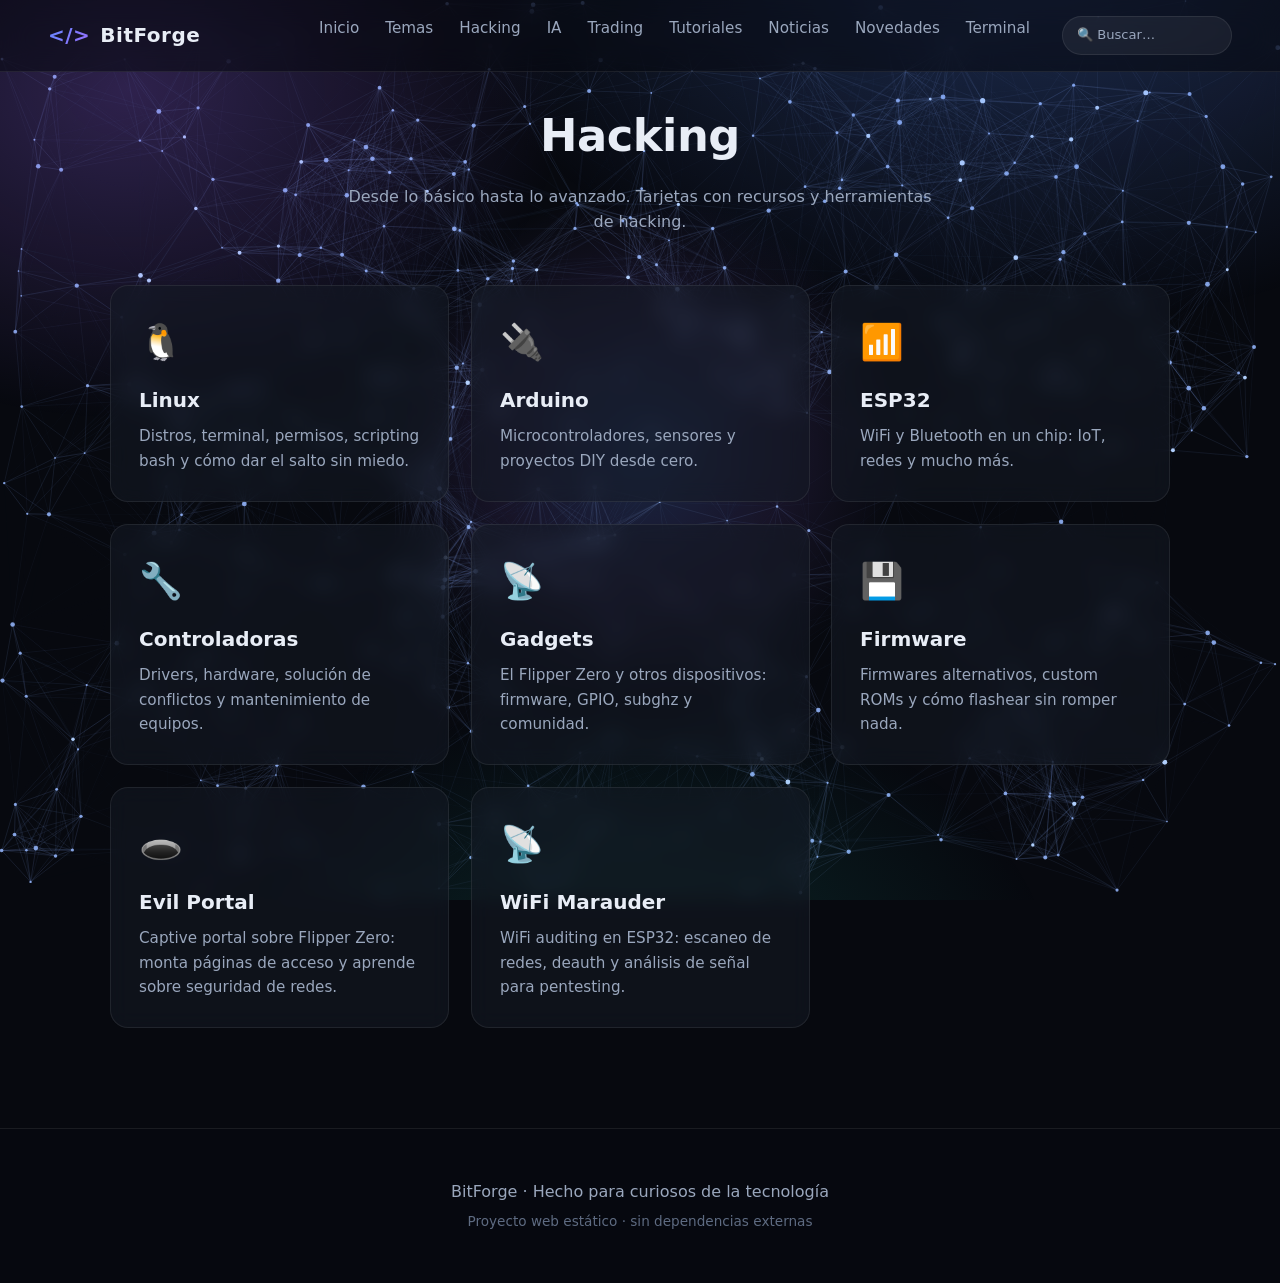
==== hacking.html @ b4c42cea "Pagina Hacking con cuadros + Evil Portal y WiFi Marauder en menu y pagina" ====
<!DOCTYPE html>
<html lang="es">
<head>
<meta charset="UTF-8" />
<meta name="viewport" content="width=device-width, initial-scale=1.0" />
<title>BitForge — Hacking</title>
<meta name="description" content="Hacking: Linux, Arduino, ESP32, controladoras, gadgets, firmwares, Evil Portal y WiFi Marauder." />
<link rel="stylesheet" href="styles.css" />
</head>
<body>
<canvas id="bg"></canvas>
<div class="cursor-glow" id="cursorGlow"></div>
<canvas id="iaSparks"></canvas>
<canvas id="iaSmoke"></canvas>

<header class="nav" id="nav">
  <a href="index.html" class="brand"><span class="brand-mark">&lt;/&gt;</span> BitForge</a>
  <nav class="nav-links" id="navLinks">
    <a href="index.html">Inicio</a>
    <a href="index.html#temas">Temas</a>
    <span class="nav-ia" id="navHacking">
      <a href="index.html#hacking" class="nav-ia-trigger" id="navHackingTrigger">Hacking</a>
      <span class="ia-dropdown" id="hackingDropdown">
        <span class="ia-arrow"></span>
        <span class="ia-sublist" id="linuxSub">
          <a class="ia-item ia-has-sub" href="index.html#linux">Linux ▸</a>
          <span class="ia-sub-items" id="linuxItems">
            <a class="ia-item" href="https://www.kali.org/" target="_blank" rel="noopener noreferrer">Kali Linux</a>
            <a class="ia-item" href="https://www.parrotsec.org/" target="_blank" rel="noopener noreferrer">Parrot Security</a>
            <a class="ia-item" href="https://ubuntu.com/" target="_blank" rel="noopener noreferrer">Ubuntu</a>
            <a class="ia-item" href="https://www.debian.org/" target="_blank" rel="noopener noreferrer">Debian</a>
            <a class="ia-item" href="https://linuxmint.com/" target="_blank" rel="noopener noreferrer">Linux Mint</a>
            <a class="ia-item" href="https://fedoraproject.org/" target="_blank" rel="noopener noreferrer">Fedora</a>
            <a class="ia-item" href="https://archlinux.org/" target="_blank" rel="noopener noreferrer">Arch Linux</a>
          </span>
        </span>
        <a class="ia-item" href="index.html#arduino">Arduino</a>
        <a class="ia-item" href="index.html#esp32">ESP32</a>
        <a class="ia-item" href="index.html#controladoras">Controladoras</a>
        <span class="ia-sublist" id="gadgetsSub">
          <a class="ia-item ia-has-sub" href="index.html#gadgets">Gadgets ▸</a>
          <span class="ia-sub-items" id="gadgetsItems">
            <a class="ia-item" href="https://flipperzero.one/" target="_blank" rel="noopener noreferrer">Flipper Zero</a>
            <a class="ia-item" href="https://github.com/flipperdevices/flipperzero-firmware" target="_blank" rel="noopener noreferrer">Flipper — Oficial</a>
            <a class="ia-item" href="https://github.com/DarkFlippers/unleashed-firmware" target="_blank" rel="noopener noreferrer">Flipper — Unleashed</a>
            <a class="ia-item" href="https://github.com/RogueMaster/flipperzero-firmware-wPlugins" target="_blank" rel="noopener noreferrer">Flipper — RogueMaster</a>
            <a class="ia-item" href="https://github.com/Flipper-XFW/Xtreme-Firmware" target="_blank" rel="noopener noreferrer">Flipper — Xtreme</a>
            <a class="ia-item" href="https://github.com/next-flip/momentum-firmware" target="_blank" rel="noopener noreferrer">Flipper — Momentum</a>
            <a class="ia-item" href="https://docs.espressif.com/projects/esp-idf/en/latest/esp32/" target="_blank" rel="noopener noreferrer">ESP32 — ESP-IDF</a>
          </span>
        </span>
        <a class="ia-item" href="https://bruce.computer/" target="_blank" rel="noopener noreferrer">Firmware</a>
      </span>
    </span>
    <span class="nav-ia" id="navIa">
      <a href="index.html#ia" class="nav-ia-trigger" id="navIaTrigger">IA</a>
      <span class="ia-dropdown" id="iaDropdown">
        <span class="ia-arrow"></span>
        <span class="ia-sublist" id="iaSub">
          <a class="ia-item ia-has-sub" href="#" id="iaToggle">Ollama ▸</a>
          <span class="ia-sub-items" id="iaItems">
            <a class="ia-item" href="https://ollama.com/library/glm-5.2" target="_blank" rel="noopener noreferrer">glm-5.2</a>
            <a class="ia-item" href="https://ollama.com/library/deepseek-v4-flash" target="_blank" rel="noopener noreferrer">deepseek-v4-flash</a>
            <a class="ia-item" href="https://ollama.com/library/kimi-k3" target="_blank" rel="noopener noreferrer">kimi-k3</a>
            <a class="ia-item" href="https://ollama.com/library/qwen3.8" target="_blank" rel="noopener noreferrer">qwen3.8</a>
            <a class="ia-item" href="https://ollama.com/library/llama3.1" target="_blank" rel="noopener noreferrer">llama3.1</a>
            <a class="ia-item" href="https://ollama.com/library/mistral" target="_blank" rel="noopener noreferrer">mistral</a>
            <a class="ia-item" href="https://ollama.com/library/deepseek-coder" target="_blank" rel="noopener noreferrer">deepseek-coder</a>
            <a class="ia-item" href="https://ollama.com/library/codellama" target="_blank" rel="noopener noreferrer">codellama</a>
            <a class="ia-item" href="https://ollama.com/library/gemma2" target="_blank" rel="noopener noreferrer">gemma2</a>
          </span>
        </span>
        <a class="ia-item" href="https://unvelai.com/ia/" target="_blank" rel="noopener noreferrer">Buscador de IA</a>
      </span>
    </span>
    <span class="nav-ia" id="navTrading">
      <a href="trading.html" class="nav-ia-trigger" id="navTradingTrigger">Trading</a>
      <span class="ia-dropdown" id="tradingDropdown">
        <span class="ia-arrow"></span>
        <a class="ia-item" href="trading.html#estrategias">Estrategias</a>
        <a class="ia-item" href="trading.html#cripto">Cripto</a>
        <a class="ia-item" href="trading.html#tradicional">Mercado tradicional</a>
        <a class="ia-item" href="trading.html#fundamental">Fundamental</a>
      </span>
    </span>
    <a href="index.html#tutoriales">Tutoriales</a>
    <a href="noticias.html">Noticias</a>
    <a href="index.html#novedades">Novedades</a>
    <a href="#" id="terminalOpen">Terminal</a>
    <input type="search" id="heroSearch" class="nav-search" placeholder="🔍 Buscar…" aria-label="Buscar" />
  </nav>
  <button class="nav-toggle" id="navToggle" aria-label="Abrir menú">☰</button>
</header>

<section class="section">
  <h2 class="section-title" data-reveal>Hacking</h2>
  <p class="section-lead" data-reveal>Desde lo básico hasta lo avanzado. Tarjetas con recursos y herramientas de hacking.</p>
  <div class="grid" id="cardGrid">
    <a class="card" data-tilt href="https://www.linux.org/" target="_blank" rel="noopener noreferrer">
      <div class="card-icon">🐧</div>
      <h3>Linux</h3>
      <p>Distros, terminal, permisos, scripting bash y cómo dar el salto sin miedo.</p>
    </a>
    <a class="card" data-tilt href="https://www.arduino.cc/" target="_blank" rel="noopener noreferrer">
      <div class="card-icon">🔌</div>
      <h3>Arduino</h3>
      <p>Microcontroladores, sensores y proyectos DIY desde cero.</p>
    </a>
    <a class="card" data-tilt href="https://docs.espressif.com/projects/esp-idf/en/latest/esp32/" target="_blank" rel="noopener noreferrer">
      <div class="card-icon">📶</div>
      <h3>ESP32</h3>
      <p>WiFi y Bluetooth en un chip: IoT, redes y mucho más.</p>
    </a>
    <a class="card" data-tilt href="https://www.techspot.com/drivers/" target="_blank" rel="noopener noreferrer">
      <div class="card-icon">🔧</div>
      <h3>Controladoras</h3>
      <p>Drivers, hardware, solución de conflictos y mantenimiento de equipos.</p>
    </a>
    <a class="card" data-tilt href="https://flipperzero.one/" target="_blank" rel="noopener noreferrer">
      <div class="card-icon">📡</div>
      <h3>Gadgets</h3>
      <p>El Flipper Zero y otros dispositivos: firmware, GPIO, subghz y comunidad.</p>
    </a>
    <a class="card" data-tilt href="https://bruce.computer/" target="_blank" rel="noopener noreferrer">
      <div class="card-icon">💾</div>
      <h3>Firmware</h3>
      <p>Firmwares alternativos, custom ROMs y cómo flashear sin romper nada.</p>
    </a>
    <a class="card" data-tilt href="https://github.com/bigbrodude6119/flipper-zero-evil-portal" target="_blank" rel="noopener noreferrer">
      <div class="card-icon">🕳️</div>
      <h3>Evil Portal</h3>
      <p>Captive portal sobre Flipper Zero: monta páginas de acceso y aprende sobre seguridad de redes.</p>
    </a>
    <a class="card" data-tilt href="https://github.com/justcallmekoko/ESP32Marauder" target="_blank" rel="noopener noreferrer">
      <div class="card-icon">📡</div>
      <h3>WiFi Marauder</h3>
      <p>WiFi auditing en ESP32: escaneo de redes, deauth y análisis de señal para pentesting.</p>
    </a>
  </div>
</section>


<footer class="footer">
  <p>BitForge · Hecho para curiosos de la tecnología</p>
  <p class="dim">Proyecto web estático · sin dependencias externas</p>
</footer>

<script src="script.js"></script>
<script src="bg-figures.js"></script>
<div class="terminal-overlay" id="terminalOverlay" aria-hidden="true">
  <div class="terminal-window" role="dialog" aria-label="BitForge Terminal">
    <div class="terminal-head">
      <div class="terminal-title">
        <span class="terminal-dot"></span> BitForge <span class="dim">Terminal</span>
      </div>
      <button class="terminal-close" id="terminalClose" aria-label="Cerrar">✕</button>
    </div>
    <div class="terminal-chat" id="terminalChat">
      <div class="msg bot">
        <div class="avatar">BF</div>
        <div class="bubble">¡Hola! Soy la terminal de BitForge. Escribe aquí tu duda de Linux, IA o Flipper Zero. (Demo visual — aún sin IA conectada.)</div>
      </div>
    </div>
    <div class="terminal-input">
      <div class="attach-row">
        <button class="attach-btn" title="Adjuntar imagen" id="attachImg">🖼️</button>
        <button class="attach-btn" title="Adjuntar archivo" id="attachFile">📎</button>
        <button class="attach-btn" title="Más" id="attachMore">➕</button>
        <span class="attach-name" id="attachName"></span>
      </div>
      <div class="input-row">
        <textarea id="terminalText" rows="1" placeholder="Escribe un mensaje…"></textarea>
        <button class="send-btn" id="terminalSend">➤</button>
      </div>
      <input type="file" id="fileImg" accept="image/*" hidden />
      <input type="file" id="fileAny" hidden />
    </div>
  </div>
</div>
</body>
</html>
---- styles.css ----
:root{
  --bg:#07090f;
  --bg-2:#0c1018;
  --panel:rgba(20,26,38,0.55);
  --panel-solid:#121826;
  --text:#e8edf6;
  --muted:#9aa7bd;
  --dim:#5e6b82;
  --accent:#5b8cff;
  --accent-2:#a06bff;
  --accent-3:#27e0c0;
  --border:rgba(255,255,255,0.08);
  --radius:18px;
  --maxw:1140px;
}

*{box-sizing:border-box;margin:0;padding:0}
html{scroll-behavior:smooth}
body{
  font-family:"Segoe UI",system-ui,-apple-system,Roboto,Helvetica,Arial,sans-serif;
  background:var(--bg);
  color:var(--text);
  line-height:1.6;
  overflow-x:hidden;
  position:relative;
}
#bg{position:fixed;inset:0;width:100%;height:100%;z-index:-2;display:block}
body::before{
  content:"";position:fixed;inset:0;z-index:-1;pointer-events:none;
  background:radial-gradient(1000px 700px at 80% -10%,rgba(91,140,255,0.30),transparent 60%),
             radial-gradient(800px 600px at 10% 10%,rgba(160,107,255,0.26),transparent 55%),
             radial-gradient(700px 500px at 50% 110%,rgba(39,224,192,0.14),transparent 60%);
}
/* etiqueta discreta de la figura que se forma en el fondo */
.fig-label{
  position:fixed;left:50%;bottom:24px;transform:translateX(-50%);
  z-index:1;pointer-events:none;
  font-size:.72rem;letter-spacing:3px;text-transform:uppercase;
  color:var(--dim);
  background:rgba(7,9,15,0.35);border:1px solid var(--border);
  padding:6px 14px;border-radius:999px;backdrop-filter:blur(6px);
  transition:opacity .4s;
}
.cursor-glow{
  position:fixed;width:520px;height:520px;border-radius:50%;pointer-events:none;z-index:0;
  background:radial-gradient(circle, rgba(91,140,255,0.22), rgba(160,107,255,0.10) 40%, transparent 70%);
  transform:translate(-50%,-50%);transition:opacity .3s;mix-blend-mode:screen;
}

/* ===== NAV ===== */
.nav{
  position:fixed;top:0;left:0;right:0;z-index:50;
  display:flex;align-items:center;justify-content:space-between;
  padding:16px clamp(18px,5vw,48px);
  backdrop-filter:blur(14px);background:rgba(7,9,15,0.55);
  border-bottom:1px solid var(--border);
  transition:background .3s, padding .3s;
}
.nav.scrolled{background:rgba(7,9,15,0.85);padding:12px clamp(18px,5vw,48px)}
.brand{font-weight:800;font-size:1.25rem;letter-spacing:.5px;text-decoration:none;color:var(--text);display:flex;align-items:center;gap:10px}
.brand-mark{
  background:linear-gradient(135deg,var(--accent),var(--accent-2));
  -webkit-background-clip:text;background-clip:text;color:transparent;font-weight:900;
}
.nav-links{display:flex;gap:26px}
.nav-links a{color:var(--muted);text-decoration:none;font-size:.95rem;position:relative;transition:color .2s}
.nav-links a::after{content:"";position:absolute;left:0;bottom:-6px;height:2px;width:0;background:linear-gradient(90deg,var(--accent),var(--accent-2));transition:width .25s}
.nav-links a:hover{color:var(--text)}
.nav-links a:hover::after{width:100%}
.nav-toggle{display:none;background:none;border:none;color:var(--text);font-size:1.6rem;cursor:pointer}

/* ===== HERO ===== */
.hero{
  min-height:100vh;display:flex;flex-direction:column;align-items:center;justify-content:center;
  text-align:center;padding:120px 20px 60px;position:relative;
}
.hero-inner{max-width:820px;will-change:transform}
.eyebrow{color:var(--accent-3);font-weight:600;letter-spacing:2px;text-transform:uppercase;font-size:.8rem;margin-bottom:18px}
.hero-title{font-size:clamp(2.4rem,6vw,4.6rem);line-height:1.05;font-weight:800;letter-spacing:-1px}
.grad{background:linear-gradient(120deg,var(--accent),var(--accent-2) 50%,var(--accent-3));-webkit-background-clip:text;background-clip:text;color:transparent}
.hero-sub{color:var(--muted);font-size:clamp(1rem,2vw,1.2rem);margin:22px auto 34px;max-width:620px}
.hero-cta{display:flex;gap:14px;justify-content:center;flex-wrap:wrap}
.btn{display:inline-block;padding:14px 28px;border-radius:999px;text-decoration:none;font-weight:600;transition:transform .2s,box-shadow .2s,background .2s;will-change:transform}
.btn-primary{background:linear-gradient(120deg,var(--accent),var(--accent-2));color:#fff;box-shadow:0 10px 30px rgba(91,140,255,0.35)}
.btn-primary:hover{transform:translateY(-3px);box-shadow:0 16px 40px rgba(91,140,255,0.5)}
.btn-ghost{border:1px solid var(--border);color:var(--text);background:rgba(255,255,255,0.03)}
.btn-ghost:hover{transform:translateY(-3px);background:rgba(255,255,255,0.08)}
.scroll-hint{position:absolute;bottom:26px;color:var(--dim);font-size:.8rem;letter-spacing:2px;animation:bob 2s infinite}
@keyframes bob{0%,100%{transform:translateY(0)}50%{transform:translateY(8px)}}

/* ===== SECTIONS ===== */
.section{max-width:var(--maxw);margin:0 auto;padding:100px clamp(18px,5vw,40px)}
.section.alt{background:linear-gradient(180deg,transparent,rgba(12,16,24,0.6),transparent)}
.section-title{font-size:clamp(1.8rem,4vw,2.8rem);font-weight:800;text-align:center;margin-bottom:12px;letter-spacing:-.5px}
.section-title.left{text-align:left}
.section-lead{text-align:center;color:var(--muted);max-width:600px;margin:0 auto 50px}
.grid{display:grid;grid-template-columns:repeat(auto-fit,minmax(260px,1fr));gap:22px}
.card{
  display:block;text-decoration:none;color:inherit;
  background:var(--panel);border:1px solid var(--border);border-radius:var(--radius);
  padding:28px;backdrop-filter:blur(10px);transition:transform .25s,box-shadow .25s,border-color .25s;
  will-change:transform;position:relative;overflow:hidden;
}
.card::before{content:"";position:absolute;inset:0;background:radial-gradient(400px circle at var(--mx,50%) var(--my,50%),rgba(91,140,255,0.12),transparent 45%);opacity:0;transition:opacity .3s}
.card:hover{transform:translateY(-8px);border-color:rgba(91,140,255,0.4);box-shadow:0 24px 60px rgba(0,0,0,0.5)}
.card:hover::before{opacity:1}
.card::after{content:"↗";position:absolute;top:18px;right:20px;font-size:1.2rem;font-weight:800;color:var(--accent);opacity:0;transform:translateY(-4px);transition:opacity .25s,transform .25s}
.card:hover::after{opacity:1;transform:none}
.card-icon{font-size:2.2rem;margin-bottom:14px}
.card h3{font-size:1.25rem;margin-bottom:8px}
.card p{color:var(--muted);font-size:.95rem}

/* ===== SPLIT ===== */
.split{display:grid;grid-template-columns:1fr 1fr;gap:50px;align-items:center}
.split.reverse{direction:rtl}
.split.reverse>*{direction:ltr}
.split-text p{color:var(--muted);margin-bottom:20px}
.checklist{list-style:none;display:flex;flex-direction:column;gap:12px}
.checklist li{position:relative;padding-left:30px;color:var(--text)}
.checklist li::before{content:"✓";position:absolute;left:0;top:0;color:var(--accent-3);font-weight:800}
.fw-submenu{margin-top:26px;padding-top:22px;border-top:1px solid var(--border)}
.fw-title{font-size:.78rem;font-weight:700;letter-spacing:1.5px;text-transform:uppercase;color:var(--muted);margin-bottom:14px}
.fw-link{display:inline-block;margin:0 10px 10px 0;padding:9px 16px;border:1px solid var(--border);border-radius:999px;color:var(--text);text-decoration:none;font-size:.9rem;font-weight:600;transition:transform .2s,border-color .2s,background .2s}
.fw-link:hover{transform:translateY(-3px);border-color:rgba(160,107,255,.5);background:rgba(160,107,255,.12)}
.fw-blog{margin-top:6px;border-color:rgba(39,224,192,.35);color:var(--accent-3)}
.fw-blog:hover{border-color:rgba(39,224,192,.6);background:rgba(39,224,192,.12)}
.split-visual{will-change:transform}
.code{background:var(--panel-solid);border:1px solid var(--border);border-radius:var(--radius);padding:26px;font-family:"Cascadia Code",Consolas,monospace;font-size:.95rem;color:#cfe1ff;box-shadow:0 20px 50px rgba(0,0,0,.45)}
.code .dim{color:var(--dim)}
.flipper-screen{background:#0a0e16;border:1px solid var(--border);border-radius:24px;padding:30px;box-shadow:0 24px 60px rgba(0,0,0,.5);min-height:200px;display:flex;flex-direction:column;justify-content:center;gap:16px}
.flipper-line{font-family:monospace;color:var(--accent-3);font-size:1.1rem}
.flipper-line.dim{color:var(--dim);font-size:.85rem}
.flipper-bar{height:10px;background:rgba(255,255,255,.06);border-radius:999px;overflow:hidden}
.flipper-bar span{display:block;height:100%;width:60%;background:linear-gradient(90deg,var(--accent),var(--accent-2));animation:load 2.4s ease-in-out infinite}
@keyframes load{0%{width:20%}50%{width:80%}100%{width:20%}}

/* ===== TIMELINE ===== */
.timeline{display:grid;grid-template-columns:repeat(auto-fit,minmax(220px,1fr));gap:20px;margin-top:30px}
.tl-item{display:block;text-decoration:none;color:inherit;background:var(--panel);border:1px solid var(--border);border-radius:var(--radius);padding:24px;transition:transform .25s,box-shadow .25s,border-color .25s}
.tl-item:hover{transform:translateY(-6px);border-color:rgba(91,140,255,.4);box-shadow:0 20px 50px rgba(0,0,0,.45)}
.tl-num{font-size:2rem;font-weight:900;background:linear-gradient(120deg,var(--accent),var(--accent-2));-webkit-background-clip:text;background-clip:text;color:transparent}
.tl-item h4{margin:8px 0 6px;font-size:1.1rem}
.tl-item p{color:var(--muted);font-size:.92rem}

/* ===== NEWS ===== */
.news-grid{display:grid;grid-template-columns:repeat(auto-fit,minmax(280px,1fr));gap:22px;margin-top:30px}
.news{display:block;text-decoration:none;color:inherit;background:var(--panel);border:1px solid var(--border);border-radius:var(--radius);padding:26px;transition:transform .25s,border-color .25s;will-change:transform;position:relative}
.news:hover{transform:translateY(-6px);border-color:rgba(160,107,255,.4)}
.news::after{content:"↗";position:absolute;top:16px;right:18px;font-size:1.1rem;font-weight:800;color:var(--accent-2);opacity:0;transform:translateY(-4px);transition:opacity .25s,transform .25s}
.news:hover::after{opacity:1;transform:none}
.tag{display:inline-block;font-size:.72rem;font-weight:700;letter-spacing:1px;text-transform:uppercase;color:var(--accent-3);border:1px solid rgba(39,224,192,.3);padding:4px 10px;border-radius:999px;margin-bottom:12px}
.news h4{font-size:1.15rem;margin-bottom:8px}
.news p{color:var(--muted);font-size:.92rem}

/* ===== FOOTER ===== */
.footer{text-align:center;padding:50px 20px;color:var(--muted);border-top:1px solid var(--border);background:rgba(7,9,15,.6)}
.footer .dim{color:var(--dim);font-size:.85rem;margin-top:6px}

/* ===== REVEAL ===== */
[data-reveal]{opacity:0;transform:translateY(30px);transition:opacity .7s,transform .7s}
[data-reveal].in{opacity:1;transform:none}

/* ===== RESPONSIVE ===== */
@media(max-width:820px){
  .nav-links{position:fixed;top:64px;right:0;flex-direction:column;background:rgba(7,9,15,.96);padding:24px 32px;gap:18px;border-left:1px solid var(--border);border-bottom:1px solid var(--border);transform:translateX(110%);transition:transform .3s;border-radius:0 0 0 16px}
  .nav-links.open{transform:none}
  .nav-toggle{display:block}
  .split{grid-template-columns:1fr;gap:30px}
}
@media(prefers-reduced-motion:reduce){
  *{animation:none!important;transition:none!important}
  [data-reveal]{opacity:1;transform:none}
  /* los items del menú deben verse igual aunque haya reduced-motion */
  .ia-item{opacity:1!important;transform:none!important}
}

/* ===== MENÚ VERTICAL "IA" — efecto portal de datos ===== */
.nav-ia{position:relative;display:inline-flex}
.nav-ia-trigger{display:inline-block}
.nav-ia-trigger::after{content:"";position:absolute;left:0;bottom:-6px;height:2px;width:0;background:linear-gradient(90deg,var(--accent),var(--accent-2));transition:width .25s}
.nav-ia:hover .nav-ia-trigger::after{width:100%}
/* puente invisible para no cerrar al cruzar el hueco hasta el desplegable */
.nav-ia::after{content:"";position:absolute;top:100%;left:0;right:0;height:22px;z-index:1;pointer-events:auto}
/* al sacar el ratón, el menú se desintegra como humo */
.ia-dropdown.evaporating{
  opacity:0!important;visibility:visible!important;
  filter:blur(14px);
  transform:translateX(-50%) translateY(-14px) scale(.9);
  transition:opacity .5s ease, filter .5s ease, transform .5s ease;
}

.ia-dropdown{
  position:absolute;top:calc(100% + 16px);left:50%;transform:translateX(-50%);
  min-width:230px;display:flex;flex-direction:column;
  background:rgba(10,14,22,0.82);backdrop-filter:blur(18px);
  border:1px solid var(--border);border-radius:16px;padding:8px;
  /* sin overflow:hidden para que el submenu de distros flote fuera sin recortarse */
  box-shadow:0 24px 70px rgba(0,0,0,.6), 0 0 0 1px rgba(91,140,255,.15), 0 0 40px rgba(91,140,255,.18);
  opacity:0;visibility:hidden;transform:translateX(-50%) translateY(-14px) scale(.96);
  transition:opacity .28s cubic-bezier(.2,.9,.3,1.3), transform .28s cubic-bezier(.2,.9,.3,1.3), visibility .28s, filter .35s ease;
  z-index:80;
}
/* borde con gradiente animado (flujo de neón) */
.ia-dropdown::after{
  content:"";position:absolute;inset:0;border-radius:16px;padding:1px;pointer-events:none;
  background:linear-gradient(130deg,var(--accent),var(--accent-2),var(--accent-3),var(--accent));
  background-size:300% 300%;
  -webkit-mask:linear-gradient(#000 0 0) content-box,linear-gradient(#000 0 0);
  -webkit-mask-composite:xor;mask-composite:exclude;
  opacity:0;transition:opacity .3s;animation:borderflow 4s linear infinite;
}
@keyframes borderflow{0%{background-position:0% 50%}100%{background-position:300% 50%}}

/* rayo de escaneo HUD que recorre el menú al abrir */
.ia-dropdown::before{
  content:"";position:absolute;left:0;right:0;top:0;height:60px;pointer-events:none;z-index:2;
  background:linear-gradient(180deg,rgba(91,140,255,.35),transparent);
  opacity:0;
}
.nav-ia.open .ia-dropdown,
.nav-ia:hover .ia-dropdown{opacity:1;visibility:visible;transform:translateX(-50%) translateY(0) scale(1);z-index:80}
.nav-ia.open .ia-dropdown::after,
.nav-ia:hover .ia-dropdown::after{opacity:1}
.nav-ia.open .ia-dropdown::before,
.nav-ia:hover .ia-dropdown::before{animation:scan 0.7s ease-out 1}

@keyframes scan{
  0%{opacity:.9;transform:translateY(-60px);height:40px}
  100%{opacity:0;transform:translateY(320px);height:120px}
}

.ia-item{
  position:relative;display:block;padding:11px 16px;border-radius:10px;
  color:var(--text);text-decoration:none;font-size:.94rem;font-weight:600;z-index:3;
  opacity:0;transform:translateY(16px);
  transition:opacity .35s ease,transform .35s ease,background .18s,color .18s,padding-left .18s,box-shadow .18s;
}
/* visibles al abrir/pasar el ratón (propiedad directa, NO solo animación) */
.nav-ia.open .ia-item,
.nav-ia:hover .ia-item{opacity:1;transform:translateY(0)}
/* entrada en cascada (stagger) al abrir */
.nav-ia.open .ia-item:nth-of-type(1),.nav-ia:hover .ia-item:nth-of-type(1){transition-delay:.04s}
.nav-ia.open .ia-item:nth-of-type(2),.nav-ia:hover .ia-item:nth-of-type(2){transition-delay:.08s}
.nav-ia.open .ia-item:nth-of-type(3),.nav-ia:hover .ia-item:nth-of-type(3){transition-delay:.12s}
.nav-ia.open .ia-item:nth-of-type(4),.nav-ia:hover .ia-item:nth-of-type(4){transition-delay:.16s}
.nav-ia.open .ia-item:nth-of-type(5),.nav-ia:hover .ia-item:nth-of-type(5){transition-delay:.20s}
.nav-ia.open .ia-item:nth-of-type(6),.nav-ia:hover .ia-item:nth-of-type(6){transition-delay:.24s}
.nav-ia.open .ia-item:nth-of-type(7),.nav-ia:hover .ia-item:nth-of-type(7){transition-delay:.28s}
.nav-ia.open .ia-item:nth-of-type(8),.nav-ia:hover .ia-item:nth-of-type(8){transition-delay:.32s}
.nav-ia.open .ia-item:nth-of-type(9),.nav-ia:hover .ia-item:nth-of-type(9){transition-delay:.36s}

.ia-item:hover{
  background:linear-gradient(90deg,rgba(91,140,255,.22),rgba(160,107,255,.10));
  color:#fff;padding-left:24px;box-shadow:0 0 22px rgba(91,140,255,.25);
}
.ia-item:not(:last-child){border-bottom:1px solid rgba(255,255,255,.05)}

/* distros de Linux: al PASAR el raton por encima de Linux, submenu flotante a la derecha (con hueco) */
.ia-sublist{position:relative}
.ia-has-sub{cursor:pointer}
.ia-sub-items{
  position:absolute;left:100%;top:0;min-width:210px;margin-left:14px;
  display:flex;flex-direction:column;
  background:rgba(12,16,26,.98);backdrop-filter:blur(16px);
  border:1px solid var(--border);border-radius:14px;padding:8px;
  box-shadow:0 18px 50px rgba(0,0,0,.65), 0 0 0 1px rgba(91,140,255,.12);
  opacity:0;visibility:hidden;pointer-events:none;
  transform:translateX(-10px);
  transition:opacity .25s ease,transform .25s ease,visibility .25s;
}
/* puente invisible que cubre el hueco para no perder el hover al mover el raton */
.ia-sub-items::before{
  content:"";position:absolute;top:0;bottom:0;left:-18px;width:20px;background:transparent;
}
.ia-sublist:hover .ia-sub-items,
.ia-sublist.keep .ia-sub-items{
  opacity:1;visibility:visible;pointer-events:auto;transform:translateX(0);
}
.ia-sub-items .ia-item{opacity:1;transform:none;font-size:.9rem;font-weight:500;
  transition:background .18s,color .18s,padding-left .18s}
.ia-sub-items .ia-item:hover{background:linear-gradient(90deg,rgba(91,140,255,.22),rgba(160,107,255,.10));color:#fff;padding-left:24px}

/* flechita hacia arriba */
.ia-dropdown .ia-arrow{
  content:"";position:absolute;top:-7px;left:50%;transform:translateX(-50%);
  border-left:7px solid transparent;border-right:7px solid transparent;
  border-bottom:7px solid rgba(10,14,22,.9);z-index:5;
}

/* canvas de partículas (chispa al abrir) — SIEMPRE detrás del dropdown */
#iaSparks{position:fixed;inset:0;width:100%;height:100%;pointer-events:none;z-index:40}
/* canvas de humo al cerrar el menú */
#iaSmoke{position:fixed;inset:0;width:100%;height:100%;pointer-events:none;z-index:90}

/* ===== TERMINAL (apariencia chat tipo GPT/Gemini) ===== */
.terminal-overlay{
  position:fixed;inset:0;z-index:200;display:none;
  background:rgba(4,6,12,.72);backdrop-filter:blur(8px);
  align-items:center;justify-content:center;padding:20px;
}
.terminal-overlay.open{display:flex;animation:termFade .25s ease}
@keyframes termFade{from{opacity:0}to{opacity:1}}
.terminal-window{
  width:min(820px,100%);height:min(86vh,760px);display:flex;flex-direction:column;
  background:linear-gradient(180deg,#0c1018,#080b12);
  border:1px solid var(--border);border-radius:18px;overflow:hidden;
  box-shadow:0 30px 80px rgba(0,0,0,.55);
}
.terminal-head{
  display:flex;align-items:center;justify-content:space-between;
  padding:14px 18px;border-bottom:1px solid var(--border);
  background:rgba(255,255,255,.02);
}
.terminal-title{font-weight:700;display:flex;align-items:center;gap:10px}
.terminal-dot{width:11px;height:11px;border-radius:50%;
  background:linear-gradient(135deg,var(--accent),var(--accent-2));
  box-shadow:0 0 10px var(--accent);}
.terminal-close{
  background:rgba(255,255,255,.06);border:1px solid var(--border);color:var(--text);
  width:34px;height:34px;border-radius:10px;cursor:pointer;font-size:1rem;transition:.2s;
}
.terminal-close:hover{background:rgba(255,80,80,.2);border-color:#ff6b6b}
.terminal-chat{flex:1;overflow-y:auto;padding:22px;display:flex;flex-direction:column;gap:16px}
.terminal-chat::-webkit-scrollbar{width:8px}
.terminal-chat::-webkit-scrollbar-thumb{background:rgba(255,255,255,.12);border-radius:8px}
.msg{display:flex;gap:12px;max-width:86%}
.msg.user{align-self:flex-end;flex-direction:row-reverse}
.msg.bot{align-self:flex-start}
.avatar{
  flex:0 0 auto;width:34px;height:34px;border-radius:10px;display:grid;place-items:center;
  font-size:.72rem;font-weight:800;color:#fff;
  background:linear-gradient(135deg,var(--accent),var(--accent-2));
}
.msg.user .avatar{background:linear-gradient(135deg,var(--accent-3),var(--accent))}
.bubble{
  padding:12px 15px;border-radius:14px;line-height:1.5;font-size:.96rem;
  background:rgba(255,255,255,.06);border:1px solid var(--border);
}
.msg.user .bubble{background:linear-gradient(135deg,rgba(91,140,255,.9),rgba(160,107,255,.9));border-color:transparent}
.bubble img{max-width:100%;border-radius:10px;margin-top:6px}
.bubble .fname{font-size:.8rem;color:var(--accent-3);word-break:break-all}

.terminal-input{border-top:1px solid var(--border);padding:12px 16px 16px;background:rgba(255,255,255,.02)}
.attach-row{display:flex;align-items:center;gap:8px;margin-bottom:10px}
.attach-btn{
  background:rgba(255,255,255,.05);border:1px solid var(--border);color:var(--text);
  width:38px;height:38px;border-radius:10px;cursor:pointer;font-size:1.05rem;transition:.18s;
}
.attach-btn:hover{background:rgba(91,140,255,.18);border-color:var(--accent);transform:translateY(-2px)}
.attach-name{font-size:.8rem;color:var(--muted);margin-left:6px}
.input-row{display:flex;gap:10px;align-items:flex-end}
#terminalText{
  flex:1;resize:none;max-height:140px;padding:12px 14px;border-radius:14px;
  background:rgba(255,255,255,.05);border:1px solid var(--border);color:var(--text);
  font:inherit;line-height:1.4;
}
#terminalText:focus{outline:none;border-color:var(--accent);box-shadow:0 0 0 3px rgba(91,140,255,.15)}
.send-btn{
  flex:0 0 auto;width:46px;height:46px;border-radius:14px;border:none;cursor:pointer;
  background:linear-gradient(135deg,var(--accent),var(--accent-2));color:#fff;font-size:1.1rem;
  transition:.2s;box-shadow:0 8px 22px rgba(91,140,255,.35);
}
.send-btn:hover{transform:translateY(-2px);box-shadow:0 12px 30px rgba(91,140,255,.5)}

@media(max-width:820px){
  .terminal-window{height:92vh}
  #terminalOpen{padding:10px 14px}
}

/* ===== PÁGINA DE NOTICIAS ===== */
.news-feed{max-width:760px;margin:30px auto 0;display:flex;flex-direction:column;gap:22px}
.post{
  background:var(--panel);border:1px solid var(--border);border-radius:16px;
  padding:22px 24px;backdrop-filter:blur(8px);
  transition:transform .2s,border-color .2s,box-shadow .2s;
}
.post:hover{transform:translateY(-3px);border-color:rgba(91,140,255,.4);box-shadow:0 12px 34px rgba(91,140,255,.18)}
.post-meta{display:flex;align-items:center;gap:12px;margin-bottom:10px}
.post-date{font-size:.78rem;letter-spacing:1px;color:var(--dim);text-transform:uppercase}
.post-title{font-size:1.35rem;font-weight:700;margin-bottom:10px;color:var(--text)}
.post-body{color:var(--muted);line-height:1.7}
.post-body a{color:var(--accent);text-decoration:none}
.post-body a:hover{text-decoration:underline}
.post-video{position:relative;width:100%;aspect-ratio:16/9;margin-top:14px;border-radius:12px;overflow:hidden;background:#000}
.post-video iframe{position:absolute;inset:0;width:100%;height:100%;border:0}

/* ===== Filtros por tag (estilo WordPress) ===== */
.tag-filter{display:flex;flex-wrap:wrap;gap:10px;margin:18px auto 26px;max-width:760px}
.tag-btn{
  background:rgba(255,255,255,.05);border:1px solid var(--border);color:var(--text);
  padding:8px 16px;border-radius:999px;cursor:pointer;font:inherit;font-size:.86rem;font-weight:600;
  transition:.18s;
}
.tag-btn:hover{border-color:var(--accent);background:rgba(91,140,255,.15)}
.tag-btn.active{background:linear-gradient(135deg,var(--accent),var(--accent-2));border-color:transparent;color:#fff}
/* tags clicables dentro de cada noticia */
.post-meta .tag{display:inline-block;text-decoration:none;cursor:pointer;
  background:rgba(91,140,255,.14);border:1px solid rgba(91,140,255,.3);color:#bcd2ff;
  font-size:.68rem;letter-spacing:.5px;padding:2px 9px;border-radius:999px;margin-left:6px;transition:.18s}
.post-meta .tag:first-of-type{margin-left:0}
.post-meta .tag:hover{background:rgba(91,140,255,.3);color:#fff}
.post.hidden{display:none}

/* ===== Layout noticias (estilo WordPress) ===== */
.hero-search-section{padding-top:0;padding-bottom:10px}
.hero-search-wrap{max-width:620px;margin:0 auto}
.hero-search-section .news-search{font-size:1rem;padding:14px 20px}
/* buscador dentro de la barra de navegación */
.nav-search{width:170px;padding:8px 14px;border-radius:999px;background:rgba(255,255,255,.06);
  border:1px solid var(--border);color:var(--text);font:inherit;font-size:.82rem;outline:none;margin-left:6px}
.nav-search:focus{border-color:var(--accent);box-shadow:0 0 0 3px rgba(91,140,255,.15)}
.nav-search::placeholder{color:var(--muted)}
.news-search{width:100%;padding:12px 16px;border-radius:999px;background:rgba(255,255,255,.05);
  border:1px solid var(--border);color:var(--text);font:inherit;outline:none}
.news-search:focus{border-color:var(--accent);box-shadow:0 0 0 3px rgba(91,140,255,.15)}

.news-layout{display:grid;grid-template-columns:1fr 300px;gap:30px;align-items:start;margin-top:10px}
.news-main{max-width:none}
.news-side{display:flex;flex-direction:column;gap:18px;position:sticky;top:90px}
.side-box{background:var(--panel);border:1px solid var(--border);border-radius:16px;padding:16px 18px;backdrop-filter:blur(8px)}
.side-title{font-size:.95rem;font-weight:700;margin-bottom:12px;color:var(--text)}
.tag-cloud{display:flex;flex-wrap:wrap;gap:8px}
.cloud-tag{text-decoration:none;font-size:.8rem;color:#bcd2ff;background:rgba(91,140,255,.14);
  border:1px solid rgba(91,140,255,.3);padding:4px 10px;border-radius:999px;transition:.18s}
.cloud-tag:hover{background:rgba(91,140,255,.3);color:#fff}
.recent-list{display:flex;flex-direction:column;gap:10px}
.recent-item{text-decoration:none;display:flex;flex-direction:column;gap:2px;
  padding-bottom:10px;border-bottom:1px solid rgba(255,255,255,.06)}
.recent-item:last-child{border-bottom:none;padding-bottom:0}
.recent-date{font-size:.7rem;color:var(--dim);text-transform:uppercase;letter-spacing:.5px}
.recent-title{font-size:.86rem;color:var(--muted);line-height:1.3}
.recent-item:hover .recent-title{color:#fff}
.rss-link{display:inline-block;color:var(--accent);text-decoration:none;font-weight:600}
.rss-link:hover{text-decoration:underline}

.pager{display:flex;justify-content:center;align-items:center;gap:16px;margin:28px 0 10px}
.pager-btn{background:rgba(255,255,255,.06);border:1px solid var(--border);color:var(--text);
  padding:9px 18px;border-radius:10px;cursor:pointer;font:inherit;transition:.18s}
.pager-btn:hover:not(:disabled){border-color:var(--accent);background:rgba(91,140,255,.15)}
.pager-btn:disabled{opacity:.4;cursor:default}
.pager-label{color:var(--muted);font-size:.85rem}

.comments-title{margin:30px 0 14px;font-weight:700;font-size:1.05rem}

/* ===== Página Trading ===== */
.trading-grid{display:grid;grid-template-columns:repeat(auto-fill,minmax(240px,1fr));gap:18px;margin-top:26px}
.trade-card{background:var(--panel);border:1px solid var(--border);border-radius:16px;padding:22px;
  backdrop-filter:blur(8px);transition:.2s;display:flex;flex-direction:column;gap:10px}
.trade-card:hover{border-color:var(--accent);transform:translateY(-4px);box-shadow:0 18px 40px rgba(0,0,0,.4)}
.trade-icon{font-size:2rem}
.trade-card h3{font-size:1.15rem;color:#fff;margin:0}
.trade-card p{color:var(--muted);line-height:1.7;font-size:.92rem;flex:1}
.trade-intro{margin-bottom:6px}
.trade-detail{grid-column:1/-1}
.strat{margin-top:16px;padding-top:16px;border-top:1px solid rgba(255,255,255,.08)}
.strat:first-of-type{border-top:none;padding-top:0;margin-top:8px}
.strat h4{font-size:1.05rem;color:var(--accent);margin-bottom:8px}
.strat .sub{font-size:.95rem;color:#fff;font-weight:700;margin:18px 0 6px}
.strat ul{margin:8px 0 8px 18px;color:var(--muted);font-size:.9rem;line-height:1.6}
.strat li{margin-bottom:4px}
.trade-note{font-size:.82rem;color:#ffcf86;background:rgba(255,180,80,.08);
  border-left:3px solid #ffb454;padding:8px 12px;border-radius:6px;margin-top:6px}
.strat-fig{margin:18px 0 4px;text-align:center}
.strat-fig img{max-width:100%;border-radius:12px;border:1px solid var(--border);box-shadow:0 14px 34px rgba(0,0,0,.45)}
.strat-fig figcaption{font-size:.8rem;color:var(--dim);margin-top:8px}
.trade-tag{align-self:flex-start;font-size:.7rem;letter-spacing:.5px;text-transform:uppercase;
  color:#bcd2ff;background:rgba(91,140,255,.16);border:1px solid rgba(91,140,255,.3);padding:3px 10px;border-radius:999px}

/* ===== Modal single-post (título clicable) ===== */
.post-link{color:inherit;text-decoration:none}
.post-link:hover{color:var(--accent)}
.post-modal-overlay{position:fixed;inset:0;z-index:300;display:none;
  background:rgba(4,6,12,.78);backdrop-filter:blur(8px);
  align-items:flex-start;justify-content:center;padding:60px 20px;overflow-y:auto}
.post-modal-overlay.open{display:flex;animation:termFade .25s ease}
.post-modal{width:min(760px,100%);background:linear-gradient(180deg,#0c1018,#080b12);
  border:1px solid var(--border);border-radius:18px;padding:30px 32px;position:relative;
  box-shadow:0 30px 80px rgba(0,0,0,.6)}
.post-modal-close{position:absolute;top:14px;right:14px;background:rgba(255,255,255,.06);
  border:1px solid var(--border);color:var(--text);width:36px;height:36px;border-radius:10px;
  cursor:pointer;font-size:1rem;transition:.2s}
.post-modal-close:hover{background:rgba(255,80,80,.2);border-color:#ff6b6b}
.post-modal-body .post-meta{margin-bottom:12px}
.post-modal-body .post-title{font-size:1.5rem;margin-bottom:16px;color:#fff}
.post-modal-body .post-body{color:var(--muted);line-height:1.8;font-size:1rem}

@media(max-width:920px){
  .news-layout{grid-template-columns:1fr}
  .news-side{position:static;flex-direction:row;flex-wrap:wrap}
  .side-box{flex:1 1 220px}
}

@media(max-width:820px){
  .ia-dropdown{position:static;transform:none;opacity:1;visibility:visible;
    background:rgba(12,16,24,.6);box-shadow:none;margin-top:6px;min-width:0}
  .ia-dropdown::after,.ia-dropdown::before{display:none}
  .ia-arrow{display:none}
  .nav-ia.open .ia-dropdown{display:flex}
  .nav-ia .ia-dropdown{display:none}
  .ia-item{opacity:1;transform:none;animation:none!important}
}

/* ===== PANEL FLIPPER ZERO (cuadros temáticos) ===== */
.flipper-overlay{
  position:fixed;inset:0;z-index:200;display:none;
  background:rgba(4,6,12,.72);backdrop-filter:blur(8px);
  align-items:center;justify-content:center;padding:20px;
}
.flipper-overlay.open{display:flex;animation:termFade .25s ease}
.flipper-window{
  width:min(860px,100%);max-height:88vh;overflow-y:auto;display:flex;flex-direction:column;
  background:linear-gradient(180deg,#0c1018,#080b12);
  border:1px solid var(--border);border-radius:18px;padding:22px 24px 26px;
  box-shadow:0 30px 80px rgba(0,0,0,.55);
}
.flipper-head{display:flex;align-items:center;justify-content:space-between;margin-bottom:4px}
.flipper-title{font-weight:700;display:flex;align-items:center;gap:10px}
.flipper-dot{width:11px;height:11px;border-radius:50%;
  background:linear-gradient(135deg,#5b8cff,#a06bff);box-shadow:0 0 10px #5b8cff}
.flipper-close{background:rgba(255,255,255,.06);border:1px solid var(--border);color:var(--text);
  width:34px;height:34px;border-radius:10px;cursor:pointer;font-size:1rem;transition:.2s}
.flipper-close:hover{background:rgba(255,80,80,.2);border-color:#ff6b6b}
.flipper-sub{color:var(--muted);font-size:.9rem;margin:6px 0 18px}
.flipper-section{font-size:1.05rem;font-weight:700;margin:22px 0 10px;color:var(--text)}
.flipper-grid{display:grid;grid-template-columns:repeat(auto-fill,minmax(180px,1fr));gap:14px}
.fz-card{
  display:block;text-decoration:none;color:var(--text);
  background:rgba(255,255,255,.05);border:1px solid var(--border);border-radius:14px;
  padding:16px;transition:transform .18s,border-color .18s,box-shadow .18s;
}
.fz-card:hover{transform:translateY(-4px);border-color:rgba(91,140,255,.5);
  box-shadow:0 12px 30px rgba(91,140,255,.22);background:rgba(91,140,255,.1)}
.fz-icon{font-size:1.6rem;margin-bottom:8px}
.fz-card h4{font-size:1rem;font-weight:700;margin-bottom:4px}
.fz-card p{font-size:.82rem;color:var(--muted);line-height:1.4}
.fz-all{border-color:rgba(160,107,255,.35);background:rgba(160,107,255,.08)}
.fz-all:hover{border-color:rgba(160,107,255,.7);background:rgba(160,107,255,.16)}

@media(max-width:820px){
  .flipper-window{height:auto;max-height:92vh}
}
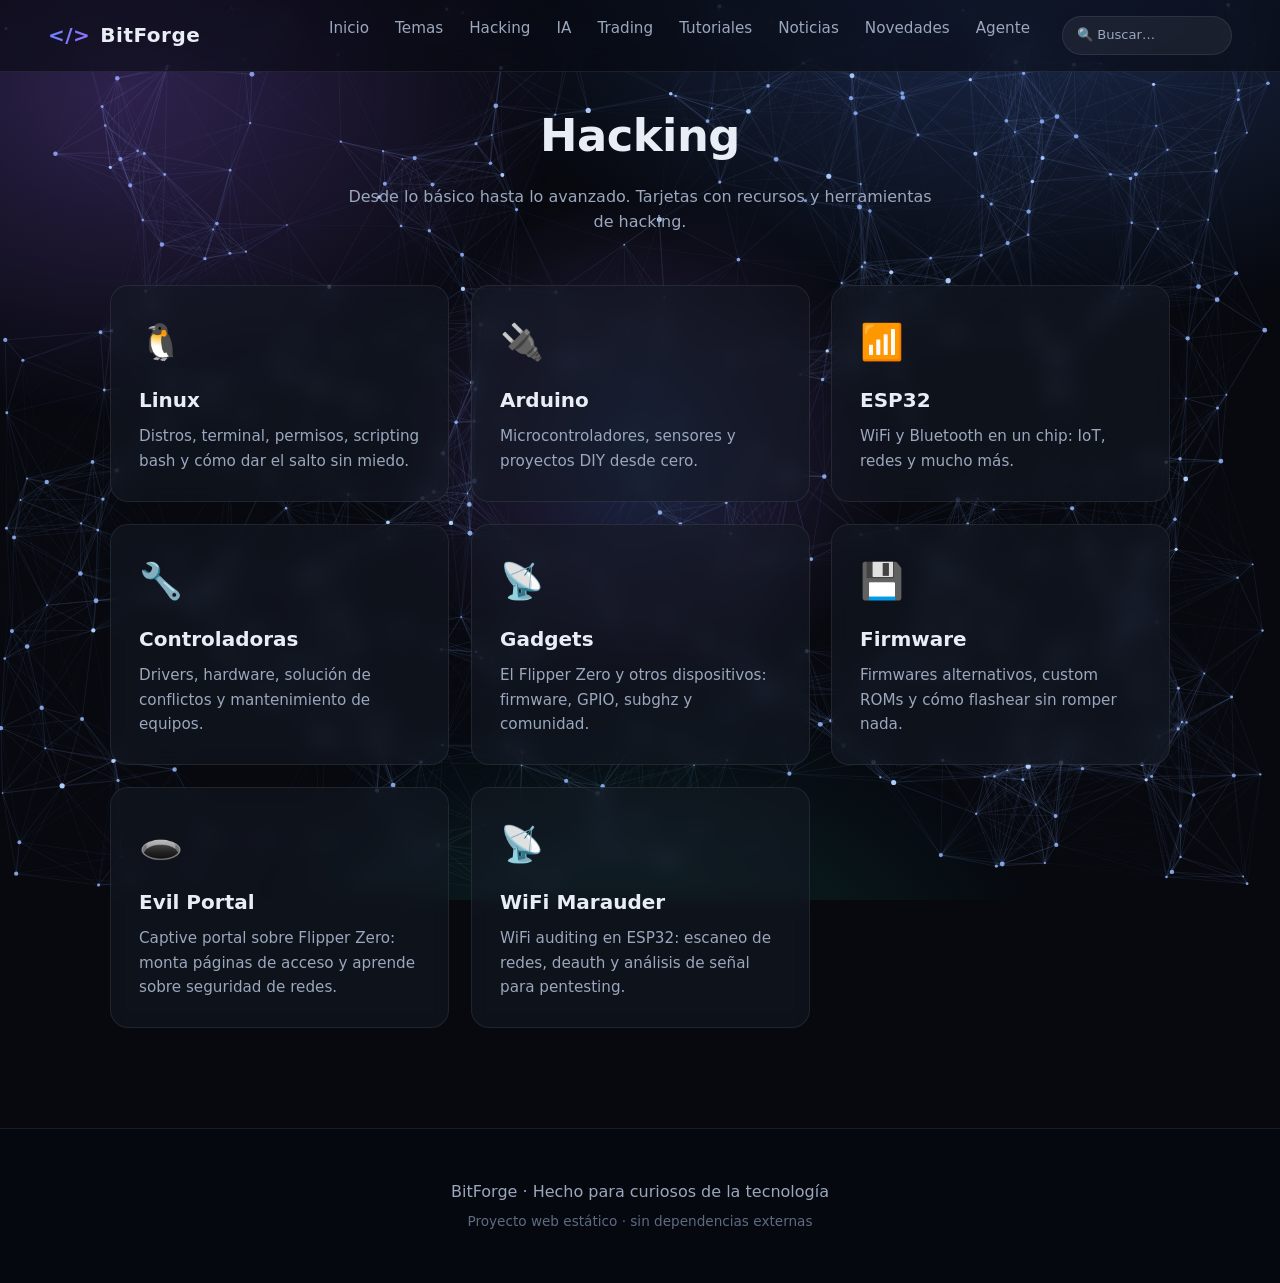
==== commit 14b09837: "Cambia 'Terminal' por 'Agente' en el menu (5 paginas)" ====
--- a/hacking.html
+++ b/hacking.html
@@ -86,7 +86,7 @@
     <a href="index.html#tutoriales">Tutoriales</a>
     <a href="noticias.html">Noticias</a>
     <a href="index.html#novedades">Novedades</a>
-    <a href="#" id="terminalOpen">Terminal</a>
+    <a href="#" id="terminalOpen">Agente</a>
     <input type="search" id="heroSearch" class="nav-search" placeholder="🔍 Buscar…" aria-label="Buscar" />
   </nav>
   <button class="nav-toggle" id="navToggle" aria-label="Abrir menú">☰</button>
--- a/styles.css
+++ b/styles.css
@@ -68,6 +68,15 @@
 .nav-links a:hover{color:var(--text)}
 .nav-links a:hover::after{width:100%}
 .nav-toggle{display:none;background:none;border:none;color:var(--text);font-size:1.6rem;cursor:pointer}
+.nav-social{
+  position:fixed;top:64px;right:0;left:0;z-index:49;
+  display:flex;align-items:center;justify-content:flex-end;gap:22px;flex-wrap:wrap;
+  padding:10px clamp(18px,5vw,48px);
+  backdrop-filter:blur(14px);background:rgba(7,9,15,0.4);
+  border-bottom:1px solid var(--border);
+}
+.nav-social a{color:var(--muted);text-decoration:none;font-size:.9rem;transition:color .2s}
+.nav-social a:hover{color:var(--text)}
 
 /* ===== HERO ===== */
 .hero{
@@ -78,6 +87,8 @@
 .eyebrow{color:var(--accent-3);font-weight:600;letter-spacing:2px;text-transform:uppercase;font-size:.8rem;margin-bottom:18px}
 .hero-title{font-size:clamp(2.4rem,6vw,4.6rem);line-height:1.05;font-weight:800;letter-spacing:-1px}
 .grad{background:linear-gradient(120deg,var(--accent),var(--accent-2) 50%,var(--accent-3));-webkit-background-clip:text;background-clip:text;color:transparent}
+/* el sufijo "ía" de tecnología en teal para el juego de palabras tecnolo-IA */
+.ia-suf{background:none;color:#27e0c0;-webkit-text-fill-color:#27e0c0}
 .hero-sub{color:var(--muted);font-size:clamp(1rem,2vw,1.2rem);margin:22px auto 34px;max-width:620px}
 .hero-cta{display:flex;gap:14px;justify-content:center;flex-wrap:wrap}
 .btn{display:inline-block;padding:14px 28px;border-radius:999px;text-decoration:none;font-weight:600;transition:transform .2s,box-shadow .2s,background .2s;will-change:transform}
@@ -383,6 +394,15 @@
 .post-body a:hover{text-decoration:underline}
 .post-video{position:relative;width:100%;aspect-ratio:16/9;margin-top:14px;border-radius:12px;overflow:hidden;background:#000}
 .post-video iframe{position:absolute;inset:0;width:100%;height:100%;border:0}
+/* imagen destacada estilo WordPress */
+.post-thumb{width:100%;aspect-ratio:16/9;object-fit:cover;border-radius:14px;margin-bottom:14px;background:linear-gradient(135deg,#11151f,#1a2030);display:block}
+/* en el feed solo mostramos el resumen; el cuerpo completo va en el modal */
+.news-feed .post .post-body{display:none}
+.post-modal-body .post-thumb{max-width:100%}
+.post-modal-body .post-body{display:block;margin-top:10px}
+.read-more{display:inline-block;margin-top:6px;color:#27e0c0;font-weight:600;text-decoration:none;font-size:.95rem}
+a.read-more{color:#27e0c0}
+.read-more:hover{text-decoration:underline}
 
 /* ===== Filtros por tag (estilo WordPress) ===== */
 .tag-filter{display:flex;flex-wrap:wrap;gap:10px;margin:18px auto 26px;max-width:760px}
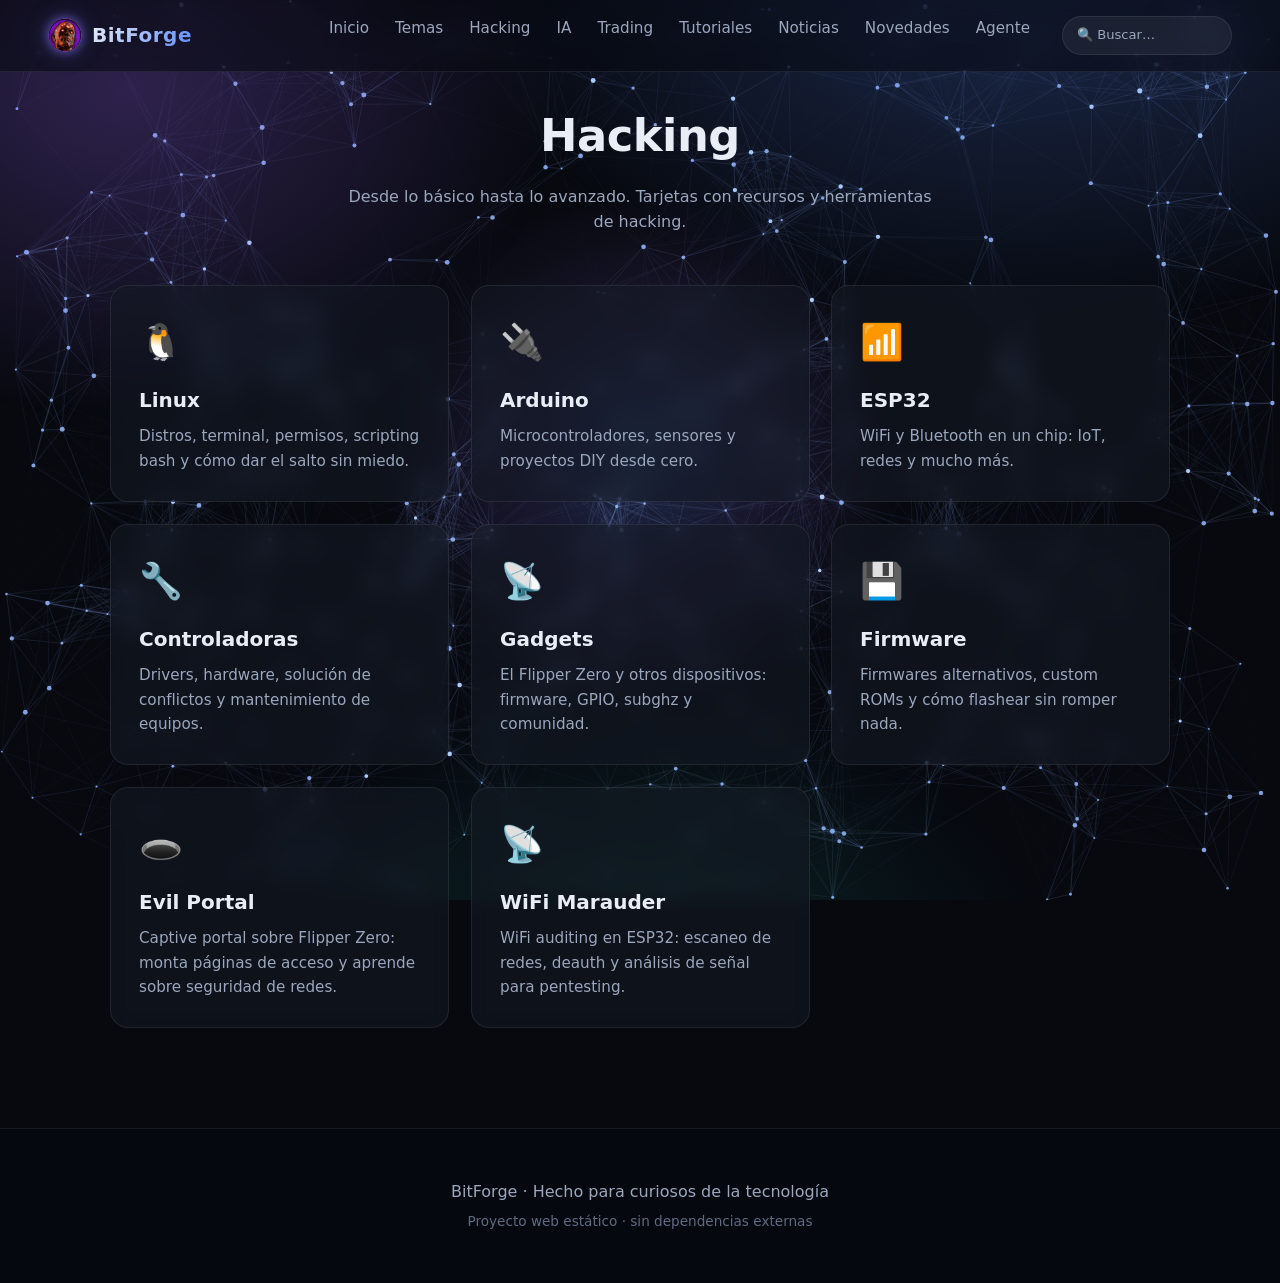
==== commit 3ea7dbcd: "Favicon + logo ciborg al lado de BitForge (glow animado) en las 5 paginas" ====
--- a/hacking.html
+++ b/hacking.html
@@ -5,6 +5,7 @@
 <meta name="viewport" content="width=device-width, initial-scale=1.0" />
 <title>BitForge — Hacking</title>
 <meta name="description" content="Hacking: Linux, Arduino, ESP32, controladoras, gadgets, firmwares, Evil Portal y WiFi Marauder." />
+<link rel="icon" type="image/png" href="ciborg.png" />
 <link rel="stylesheet" href="styles.css" />
 </head>
 <body>
@@ -14,7 +15,7 @@
 <canvas id="iaSmoke"></canvas>
 
 <header class="nav" id="nav">
-  <a href="index.html" class="brand"><span class="brand-mark">&lt;/&gt;</span> BitForge</a>
+  <a href="index.html" class="brand"><img src="ciborg.png" alt="BitForge" class="brand-logo" /><span class="brand-text">BitForge</span></a>
   <nav class="nav-links" id="navLinks">
     <a href="index.html">Inicio</a>
     <a href="index.html#temas">Temas</a>
--- a/styles.css
+++ b/styles.css
@@ -58,10 +58,17 @@
 }
 .nav.scrolled{background:rgba(7,9,15,0.85);padding:12px clamp(18px,5vw,48px)}
 .brand{font-weight:800;font-size:1.25rem;letter-spacing:.5px;text-decoration:none;color:var(--text);display:flex;align-items:center;gap:10px}
-.brand-mark{
-  background:linear-gradient(135deg,var(--accent),var(--accent-2));
-  -webkit-background-clip:text;background-clip:text;color:transparent;font-weight:900;
-}
+.brand-logo{
+  width:34px;height:34px;border-radius:50%;object-fit:cover;
+  border:1px solid rgba(160,107,255,.5);
+  box-shadow:0 0 10px rgba(160,107,255,.55), 0 0 22px rgba(91,140,255,.35);
+  animation:brandPulse 2.6s ease-in-out infinite;
+}
+@keyframes brandPulse{
+  0%,100%{box-shadow:0 0 10px rgba(160,107,255,.55), 0 0 22px rgba(91,140,255,.35);transform:scale(1)}
+  50%{box-shadow:0 0 16px rgba(200,120,255,.85), 0 0 34px rgba(120,170,255,.6);transform:scale(1.06)}
+}
+.brand-text{background:linear-gradient(120deg,var(--text),var(--accent));-webkit-background-clip:text;background-clip:text;color:transparent}
 .nav-links{display:flex;gap:26px}
 .nav-links a{color:var(--muted);text-decoration:none;font-size:.95rem;position:relative;transition:color .2s}
 .nav-links a::after{content:"";position:absolute;left:0;bottom:-6px;height:2px;width:0;background:linear-gradient(90deg,var(--accent),var(--accent-2));transition:width .25s}
@@ -559,3 +566,50 @@
 @media(max-width:820px){
   .flipper-window{height:auto;max-height:92vh}
 }
+
+/* ===== MI PANEL (centro personal) ===== */
+.panel-section{max-width:1100px;margin:60px auto;padding:0 clamp(18px,5vw,48px)}
+.panel-head{text-align:center;margin-bottom:28px}
+.panel-title{font-size:2rem;font-weight:800;background:linear-gradient(120deg,var(--text),var(--accent));-webkit-background-clip:text;background-clip:text;color:transparent}
+.panel-desc{color:var(--muted);max-width:640px;margin:10px auto 0;line-height:1.6}
+.panel-grid{display:grid;grid-template-columns:1fr 1fr;gap:20px}
+.panel-card{
+  background:rgba(255,255,255,.05);border:1px solid var(--border);border-radius:18px;
+  padding:22px;backdrop-filter:blur(8px);
+}
+.panel-card-wide{grid-column:1/-1;margin-top:4px}
+.panel-card-ico{font-size:1.8rem;margin-bottom:8px}
+.panel-card h3{font-size:1.15rem;font-weight:700;margin-bottom:6px}
+.panel-card-text{color:var(--muted);font-size:.9rem;line-height:1.5;margin-bottom:16px}
+.panel-row{display:flex;gap:10px;flex-wrap:wrap;align-items:center}
+.panel-input{
+  flex:1;min-width:160px;padding:11px 14px;border-radius:11px;
+  background:rgba(255,255,255,.06);border:1px solid var(--border);color:var(--text);font-size:.92rem;
+}
+.panel-input::placeholder{color:var(--muted)}
+.panel-input:focus{outline:none;border-color:var(--accent)}
+.yt-frame-wrap{margin-top:16px}
+.yt-frame{width:100%;aspect-ratio:16/9;border:0;border-radius:14px;background:#000}
+.panel-quick{display:grid;grid-template-columns:1fr 1fr;gap:10px}
+.panel-quick-btn{
+  display:block;text-align:center;text-decoration:none;color:var(--text);
+  padding:12px;border-radius:12px;background:rgba(255,255,255,.06);border:1px solid var(--border);
+  font-size:.92rem;transition:transform .15s,border-color .15s,background .15s;
+}
+.panel-quick-btn:hover{transform:translateY(-3px);border-color:rgba(91,140,255,.5);background:rgba(91,140,255,.12)}
+.panel-links{display:flex;flex-direction:column;gap:10px;margin-top:6px}
+.panel-link-item{
+  display:flex;align-items:center;justify-content:space-between;gap:10px;
+  text-decoration:none;color:var(--text);padding:12px 14px;border-radius:12px;
+  background:rgba(255,255,255,.05);border:1px solid var(--border);font-size:.92rem;
+}
+.panel-link-item:hover{border-color:rgba(91,140,255,.5);background:rgba(91,140,255,.1)}
+.panel-link-del{
+  background:transparent;border:none;color:var(--muted);cursor:pointer;font-size:1rem;
+  padding:2px 6px;border-radius:8px;flex:none;
+}
+.panel-link-del:hover{color:#ff6b6b;background:rgba(255,107,107,.12)}
+.panel-empty{color:var(--muted);font-size:.85rem;margin-top:12px}
+@media(max-width:760px){
+  .panel-grid{grid-template-columns:1fr}
+}
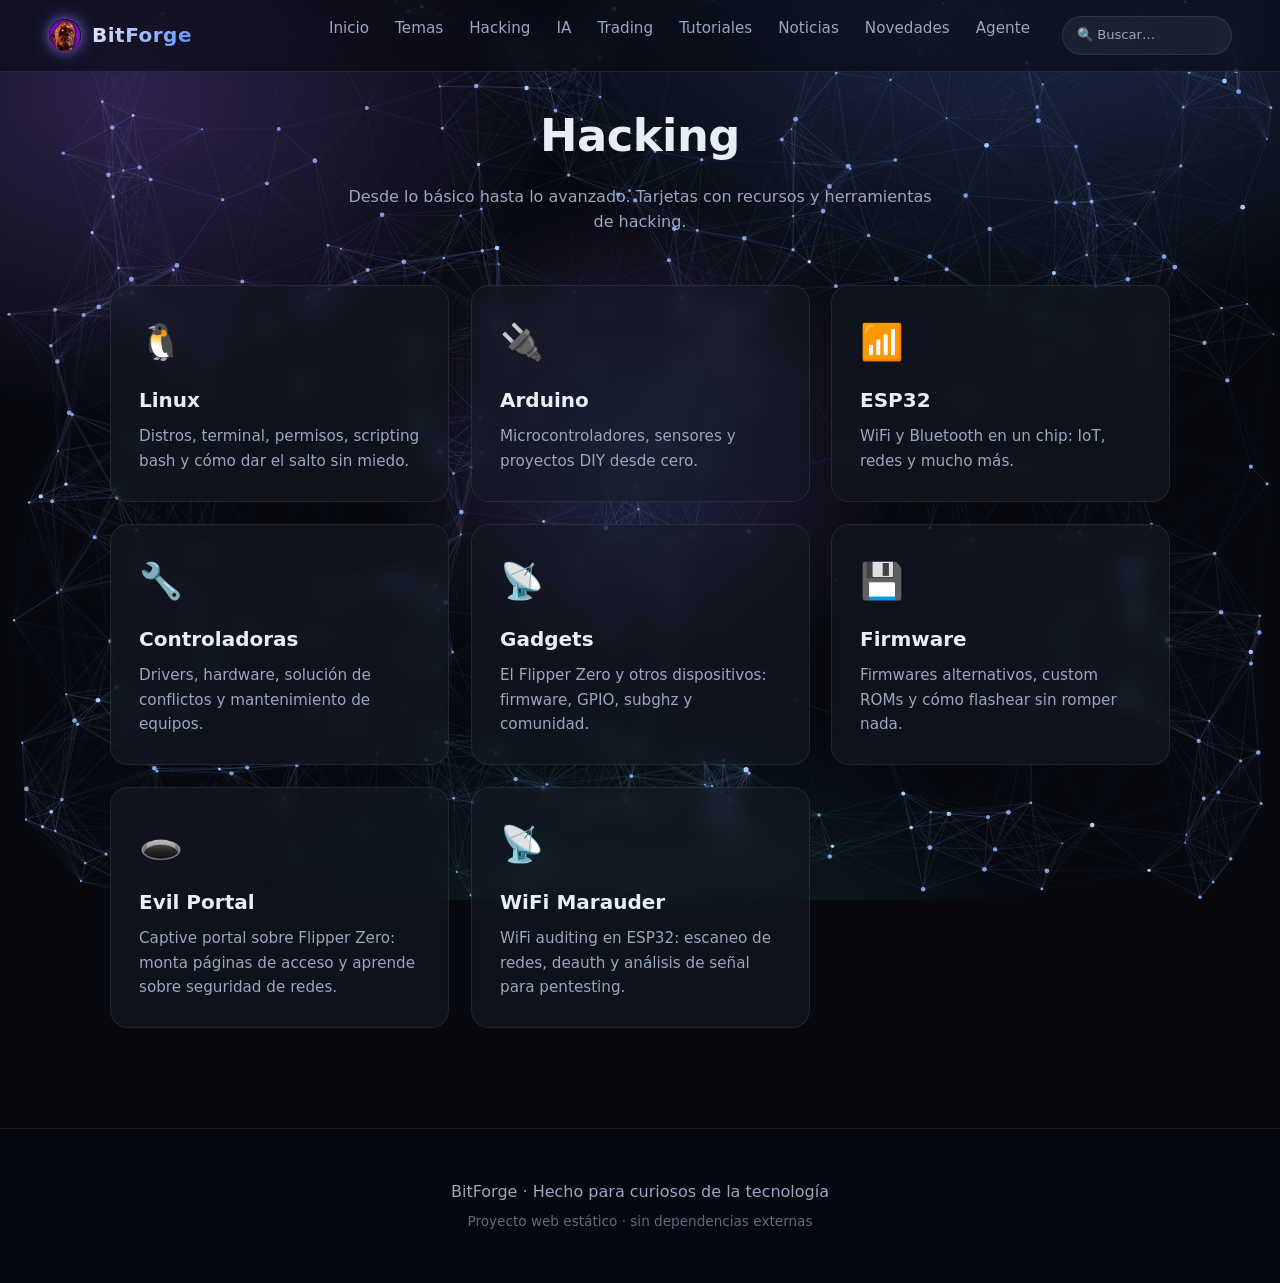
==== commit 8dd97290: "UI: cambiar 'Terminal' por 'Agente' en titulo de ventana y saludo de inicio" ====
--- a/hacking.html
+++ b/hacking.html
@@ -149,17 +149,17 @@
 <script src="script.js"></script>
 <script src="bg-figures.js"></script>
 <div class="terminal-overlay" id="terminalOverlay" aria-hidden="true">
-  <div class="terminal-window" role="dialog" aria-label="BitForge Terminal">
+  <div class="terminal-window" role="dialog" aria-label="BitForge Agente">
     <div class="terminal-head">
       <div class="terminal-title">
-        <span class="terminal-dot"></span> BitForge <span class="dim">Terminal</span>
+        <span class="terminal-dot"></span> BitForge <span class="dim">Agente</span>
       </div>
       <button class="terminal-close" id="terminalClose" aria-label="Cerrar">✕</button>
     </div>
     <div class="terminal-chat" id="terminalChat">
       <div class="msg bot">
         <div class="avatar">BF</div>
-        <div class="bubble">¡Hola! Soy la terminal de BitForge. Escribe aquí tu duda de Linux, IA o Flipper Zero. (Demo visual — aún sin IA conectada.)</div>
+        <div class="bubble">¡Hola! Soy el agente de BitForge. Escribe aquí tu duda de Linux, IA o Flipper Zero.</div>
       </div>
     </div>
     <div class="terminal-input">
--- a/styles.css
+++ b/styles.css
@@ -68,7 +68,18 @@
   0%,100%{box-shadow:0 0 10px rgba(160,107,255,.55), 0 0 22px rgba(91,140,255,.35);transform:scale(1)}
   50%{box-shadow:0 0 16px rgba(200,120,255,.85), 0 0 34px rgba(120,170,255,.6);transform:scale(1.06)}
 }
-.brand-text{background:linear-gradient(120deg,var(--text),var(--accent));-webkit-background-clip:text;background-clip:text;color:transparent}
+.brand-text{background:linear-gradient(120deg,var(--text),var(--accent));-webkit-background-clip:text;background-clip:text;color:transparent;transition:text-shadow .25s, filter .25s}
+.brand:hover .brand-logo{
+  animation-play-state:paused;
+  transform:scale(1.12) rotate(-6deg);
+  box-shadow:0 0 20px rgba(200,120,255,.95), 0 0 40px rgba(120,170,255,.7);
+  border-color:rgba(200,140,255,.9);
+}
+.brand:hover .brand-text{
+  filter:brightness(1.25);
+  text-shadow:0 0 14px rgba(120,170,255,.65);
+}
+.brand{transition:transform .2s}
 .nav-links{display:flex;gap:26px}
 .nav-links a{color:var(--muted);text-decoration:none;font-size:.95rem;position:relative;transition:color .2s}
 .nav-links a::after{content:"";position:absolute;left:0;bottom:-6px;height:2px;width:0;background:linear-gradient(90deg,var(--accent),var(--accent-2));transition:width .25s}
